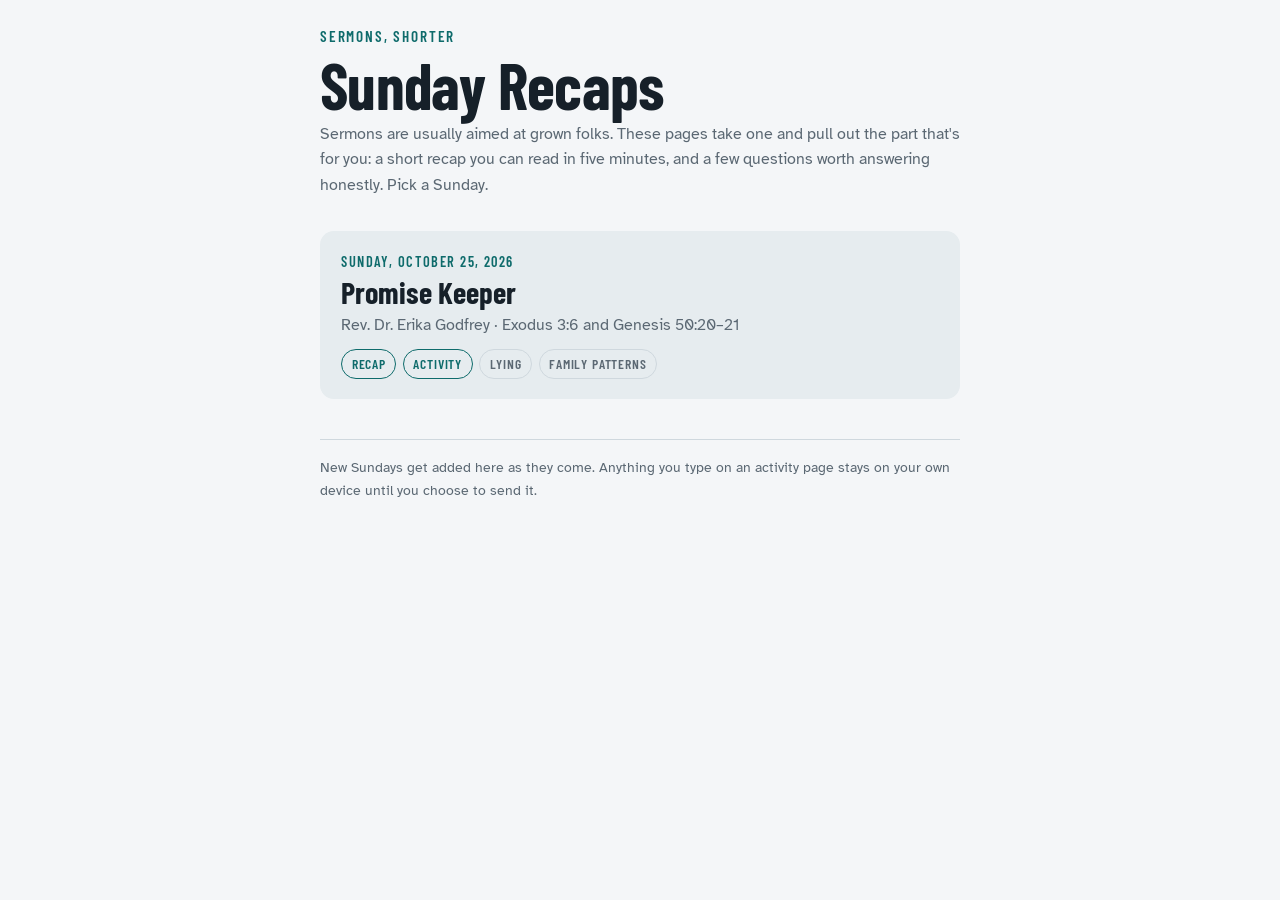
==== index.html @ a443deca "Sunday Recaps: sermon index, Promise Keeper summary, recap and activity Co-Authored-By: Claude Fable" ====
<!doctype html>
<html lang="en">
<head>
<meta charset="utf-8">
<meta name="viewport" content="width=device-width,initial-scale=1,viewport-fit=cover">
<title>Sunday Recaps</title>
<meta name="description" content="Short, honest recaps of Sunday sermons, written for young men, with something to think about during the week.">
<link rel="preconnect" href="https://fonts.googleapis.com">
<link rel="preconnect" href="https://fonts.gstatic.com" crossorigin>
<link rel="stylesheet" href="https://fonts.googleapis.com/css2?family=Barlow+Condensed:wght@600;700&family=Atkinson+Hyperlegible:ital,wght@0,400;0,700;1,400&display=swap">
<link rel="stylesheet" href="assets/site.css">
</head>
<body>
<main>
<header class="page">
  <div class="eyebrow">Sermons, shorter</div>
  <h1>Sunday Recaps</h1>
  <p class="sub">Sermons are usually aimed at grown folks. These pages take one and pull out the part that's for you: a short recap you can read in five minutes, and a few questions worth answering honestly. Pick a Sunday.</p>
</header>

<ol class="sermons">
  <li>
    <a class="card" href="sermons/2026-10-25-promise-keeper/">
      <div class="date">Sunday, October 25, 2026</div>
      <div class="title">Promise Keeper</div>
      <p class="by">Rev. Dr. Erika Godfrey · Exodus 3:6 and Genesis 50:20–21</p>
      <div class="tags"><span class="tag on">Recap</span><span class="tag on">Activity</span><span class="tag">Lying</span><span class="tag">Family patterns</span></div>
    </a>
  </li>
</ol>

<p class="small">New Sundays get added here as they come. Anything you type on an activity page stays on your own device until you choose to send it.</p>
</main>
</body>
</html>
---- assets/site.css ----
/* Sunday Recaps — shared stylesheet.
   One reading column; condensed poster type for headings; a highly legible body face.
   Every color is a token so light and dark both work. */
:root{
  --bg:#f4f6f8; --fg:#162029; --muted:#5b6873; --accent:#0e6b6b; --accent-fg:#ffffff;
  --field:#e6ecef; --rule:#cfd8de; --input:#ffffff;
  --display:"Barlow Condensed","Arial Narrow",Impact,sans-serif;
  --body:"Atkinson Hyperlegible",Verdana,"Segoe UI",sans-serif;
  color-scheme:light;
}
@media (prefers-color-scheme:dark){:root:not([data-theme="light"]){
  --bg:#121a21; --fg:#e8edf1; --muted:#9fadb8; --accent:#4fc2b8; --accent-fg:#0b1418;
  --field:#1b2630; --rule:#30404c; --input:#0f161c; color-scheme:dark}}
:root[data-theme="dark"]{
  --bg:#121a21; --fg:#e8edf1; --muted:#9fadb8; --accent:#4fc2b8; --accent-fg:#0b1418;
  --field:#1b2630; --rule:#30404c; --input:#0f161c; color-scheme:dark}

*{box-sizing:border-box}
html{padding-top:env(safe-area-inset-top,0px);padding-bottom:env(safe-area-inset-bottom,0px)}
body{margin:0;background:var(--bg);color:var(--fg);font-family:var(--body);font-size:1.1rem;line-height:1.6;
  padding-block:0;padding-left:max(16px,env(safe-area-inset-left,0px));padding-right:max(16px,env(safe-area-inset-right,0px))}
img{max-width:100%}
[hidden]{display:none!important}
a{color:var(--accent)}
main{max-width:40rem;margin:0 auto;padding-block:1.5rem 5rem}

/* site nav */
.nav{display:flex;flex-wrap:wrap;align-items:baseline;gap:.4rem 1rem;padding-block:.6rem;margin-bottom:2rem;border-bottom:1px solid var(--rule)}
.nav a{font-family:var(--display);font-weight:700;font-size:1.15rem;letter-spacing:.08em;text-transform:uppercase;text-decoration:none;color:var(--fg)}
.nav a.home::before{content:"\2190\00a0";color:var(--accent)}
.nav .crumb{color:var(--muted);font-size:.95rem}

/* headings & text */
header.page{display:flex;flex-direction:column;gap:.4rem;margin-bottom:2rem}
.eyebrow{font-family:var(--display);font-weight:600;font-size:.95rem;letter-spacing:.12em;text-transform:uppercase;color:var(--accent)}
h1{font-family:var(--display);font-weight:700;font-size:clamp(2.6rem,9vw,4rem);line-height:.95;margin:0;letter-spacing:-.01em;text-wrap:balance}
h1 a{color:inherit;text-decoration:none;border-bottom:4px solid var(--accent)}
h1 a:hover,h1 a:focus-visible{color:var(--accent)}
.sub{color:var(--muted);margin:0;font-size:1rem}
h2{font-family:var(--display);font-weight:700;font-size:1.7rem;line-height:1.1;margin:2.6rem 0 .7rem;text-wrap:balance}
h2 .n{color:var(--accent);margin-right:.35em}
p{margin:0 0 1em;text-wrap:pretty}
ul.points{padding-left:1.2rem;margin:0 0 1em}
ul.points li{margin-bottom:.6em}
.big{font-family:var(--display);font-weight:700;font-size:1.6rem;line-height:1.15;color:var(--accent);margin:1.4rem 0 1.8rem;padding-left:1rem;border-left:5px solid var(--accent);text-wrap:balance}
.small{color:var(--muted);font-size:.9rem;border-top:1px solid var(--rule);padding-top:1rem;margin-top:2.5rem}

/* meta rows (sermon pages) */
dl.meta{display:grid;grid-template-columns:max-content 1fr;gap:.3rem 1rem;margin:0 0 1.5rem;font-size:1rem}
dl.meta dt{font-family:var(--display);font-weight:600;letter-spacing:.08em;text-transform:uppercase;color:var(--muted);font-size:.9rem;padding-top:.15em}
dl.meta dd{margin:0;min-width:0}

/* sermon index list */
ol.sermons{list-style:none;padding:0;margin:0;display:flex;flex-direction:column;gap:.9rem}
ol.sermons li{margin:0}
.card{display:block;text-decoration:none;color:inherit;background:var(--field);border-radius:14px;padding:1.1rem 1.2rem;border:2px solid transparent}
.card:hover,.card:focus-visible{border-color:var(--accent)}
.card .date{font-family:var(--display);font-weight:600;letter-spacing:.1em;text-transform:uppercase;color:var(--accent);font-size:.9rem}
.card .title{font-family:var(--display);font-weight:700;font-size:1.9rem;line-height:1;margin:.2rem 0 .35rem}
.card .by{color:var(--muted);font-size:.98rem;margin:0}
.card .tags{display:flex;flex-wrap:wrap;gap:.4rem;margin-top:.7rem}
.tag{font-family:var(--display);font-weight:600;font-size:.85rem;letter-spacing:.06em;text-transform:uppercase;padding:.2rem .6rem;border-radius:999px;border:1.5px solid var(--rule);color:var(--muted)}
.tag.on{border-color:var(--accent);color:var(--accent)}

/* call-to-action block */
.cta{background:var(--field);border-radius:14px;padding:1.3rem 1.2rem;margin-top:2.5rem;display:flex;flex-direction:column;gap:.6rem}
.cta h2{margin:0}
.cta p{margin:0}
.btn{display:inline-block;font-family:var(--display);font-weight:700;font-size:1.15rem;letter-spacing:.05em;text-transform:uppercase;padding:.6rem 1.2rem;border-radius:10px;border:2px solid var(--accent);background:var(--accent);color:var(--accent-fg);cursor:pointer;text-decoration:none;align-self:flex-start}
.btn.quiet{background:transparent;color:var(--fg);border-color:var(--rule)}

/* activity block */
.turn{background:var(--field);border-radius:14px;padding:1.4rem 1.2rem;margin-top:3rem;display:flex;flex-direction:column;gap:1.2rem}
.turn h2{margin:0}
.turn p{margin:0}
.who{display:flex;flex-direction:column;gap:.4rem}
.who label{font-weight:700}
.who input{width:100%;max-width:18rem;font:inherit;font-size:1.05rem;padding:.55rem .8rem;border:2px solid var(--rule);border-radius:10px;background:var(--input);color:var(--fg)}
.who small{color:var(--muted);font-size:.9rem}
.q{display:flex;flex-direction:column;gap:.5rem}
.q label{font-weight:700;line-height:1.4}
.q label b{color:var(--accent);margin-right:.3em}
textarea{width:100%;min-height:6.5rem;font:inherit;font-size:1.05rem;line-height:1.5;padding:.7rem .8rem;border:2px solid var(--rule);border-radius:10px;background:var(--input);color:var(--fg);resize:vertical}
textarea:focus,input:focus,button:focus-visible,a:focus-visible{outline:3px solid var(--accent);outline-offset:2px}
.actions{display:flex;flex-wrap:wrap;gap:.6rem;align-items:center}
.status{color:var(--muted);font-size:.95rem;min-height:1.4em}
.out{display:flex;flex-direction:column;gap:.5rem}
.out p{color:var(--muted);font-size:.95rem}
pre{margin:0;white-space:pre-wrap;word-break:break-word;font:inherit;font-size:1rem;background:var(--input);border:2px dashed var(--rule);border-radius:10px;padding:.9rem 1rem;user-select:all}

@media (prefers-reduced-motion:no-preference){.btn,.card{transition:background .15s,color .15s,border-color .15s}}
@media (max-width:480px){dl.meta{grid-template-columns:1fr;gap:.1rem}dl.meta dd{margin-bottom:.5rem}}
@media print{body{background:#fff;color:#000}.nav,.actions,.out{display:none}.turn,.card,.cta{border:1px solid #999}}
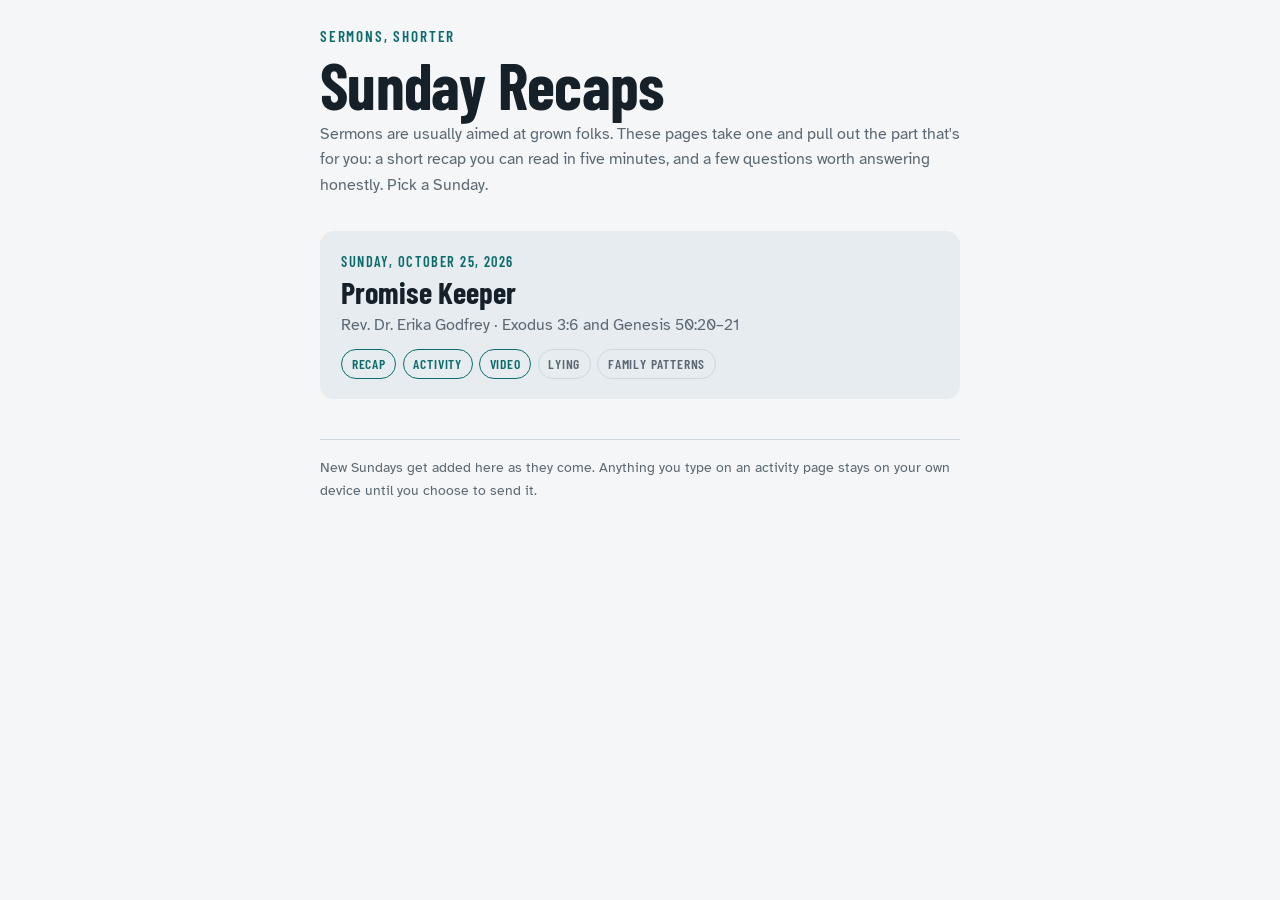
==== commit ccde189b: "Link the Promise Keeper page to the service video on YouTube Co-Authored-By: Claude Fable 5.1 <norep" ====
--- a/index.html
+++ b/index.html
@@ -24,7 +24,7 @@
       <div class="date">Sunday, October 25, 2026</div>
       <div class="title">Promise Keeper</div>
       <p class="by">Rev. Dr. Erika Godfrey · Exodus 3:6 and Genesis 50:20–21</p>
-      <div class="tags"><span class="tag on">Recap</span><span class="tag on">Activity</span><span class="tag">Lying</span><span class="tag">Family patterns</span></div>
+      <div class="tags"><span class="tag on">Recap</span><span class="tag on">Activity</span><span class="tag on">Video</span><span class="tag">Lying</span><span class="tag">Family patterns</span></div>
     </a>
   </li>
 </ol>
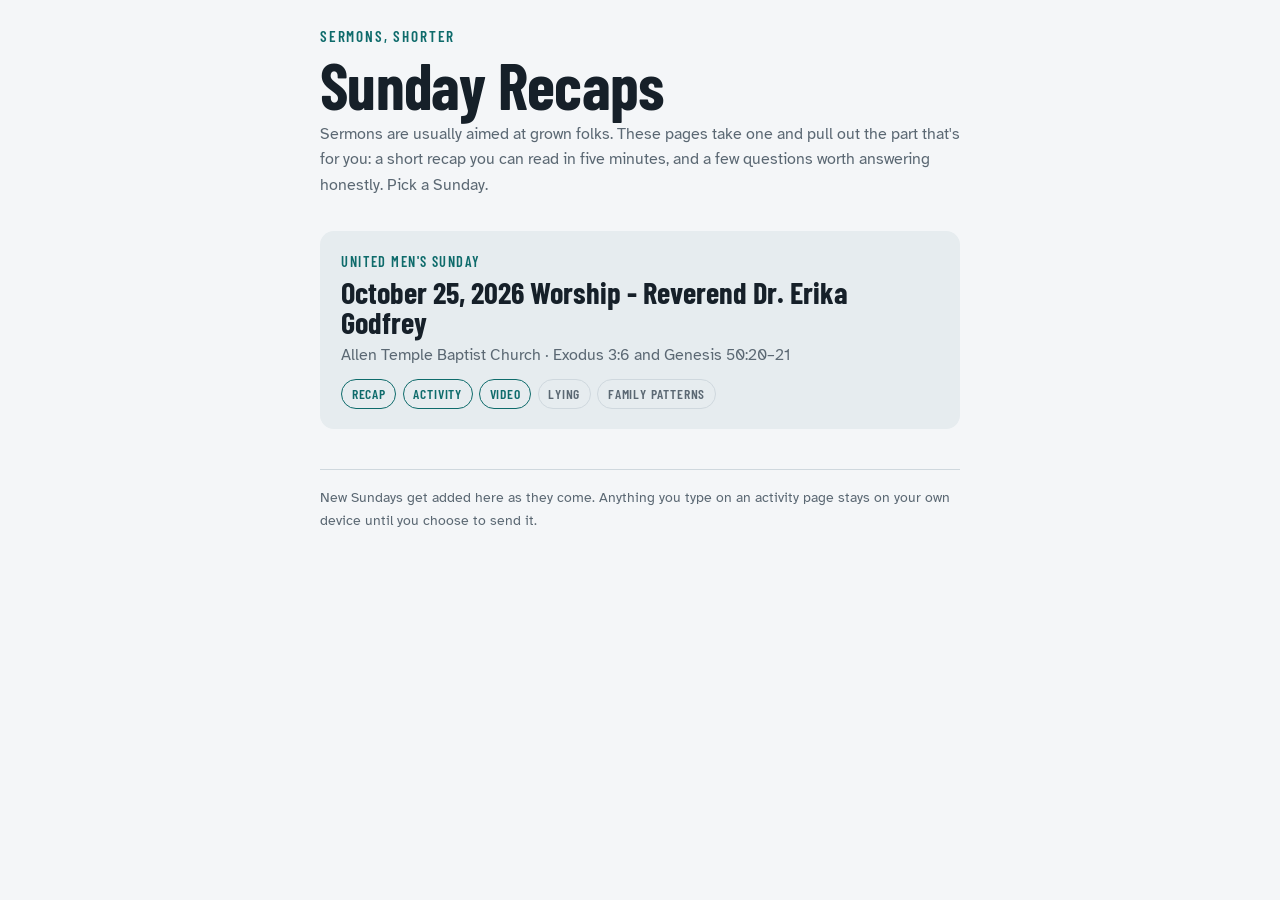
==== commit f1b03326: "Use the Allen Temple YouTube title for the Oct 25 sermon; label United Men's Sunday Co-Authored-By: " ====
--- a/index.html
+++ b/index.html
@@ -21,9 +21,9 @@
 <ol class="sermons">
   <li>
     <a class="card" href="sermons/2026-10-25-promise-keeper/">
-      <div class="date">Sunday, October 25, 2026</div>
-      <div class="title">Promise Keeper</div>
-      <p class="by">Rev. Dr. Erika Godfrey · Exodus 3:6 and Genesis 50:20–21</p>
+      <div class="date">United Men's Sunday</div>
+      <div class="title">October 25, 2026 Worship - Reverend Dr. Erika Godfrey</div>
+      <p class="by">Allen Temple Baptist Church · Exodus 3:6 and Genesis 50:20–21</p>
       <div class="tags"><span class="tag on">Recap</span><span class="tag on">Activity</span><span class="tag on">Video</span><span class="tag">Lying</span><span class="tag">Family patterns</span></div>
     </a>
   </li>
--- a/assets/site.css
+++ b/assets/site.css
@@ -34,6 +34,7 @@
 header.page{display:flex;flex-direction:column;gap:.4rem;margin-bottom:2rem}
 .eyebrow{font-family:var(--display);font-weight:600;font-size:.95rem;letter-spacing:.12em;text-transform:uppercase;color:var(--accent)}
 h1{font-family:var(--display);font-weight:700;font-size:clamp(2.6rem,9vw,4rem);line-height:.95;margin:0;letter-spacing:-.01em;text-wrap:balance}
+h1.long{font-size:clamp(2rem,7vw,3rem);line-height:1.05}
 h1 a{color:inherit;text-decoration:none;border-bottom:4px solid var(--accent)}
 h1 a:hover,h1 a:focus-visible{color:var(--accent)}
 .sub{color:var(--muted);margin:0;font-size:1rem}
@@ -88,6 +89,40 @@
 .out p{color:var(--muted);font-size:.95rem}
 pre{margin:0;white-space:pre-wrap;word-break:break-word;font:inherit;font-size:1rem;background:var(--input);border:2px dashed var(--rule);border-radius:10px;padding:.9rem 1rem;user-select:all}
 
+/* multiple-choice check */
+.mc{border:0;padding:0;margin:0;display:flex;flex-direction:column;gap:.45rem;min-width:0}
+.mc legend{font-weight:700;line-height:1.4;padding:0;margin-bottom:.4rem}
+.mc legend b{color:var(--accent);margin-right:.3em}
+.mc label{display:flex;gap:.6rem;align-items:flex-start;padding:.5rem .7rem;border:2px solid var(--rule);border-radius:10px;background:var(--input);cursor:pointer;line-height:1.4}
+.mc label:has(input:checked){border-color:var(--accent)}
+.mc input{margin:.3em 0 0;flex:none;accent-color:var(--accent)}
+.mc .fb{font-size:.98rem;padding:.6rem .8rem;border-radius:10px;border-left:5px solid var(--rule);background:var(--input)}
+.mc.right .fb{border-left-color:var(--accent)}
+.mc.wrong .fb{border-left-color:#c0392b}
+.mc.wrong label:has(input:checked){border-color:#c0392b}
+.nav .print{margin-left:auto;font-size:.95rem;letter-spacing:.06em;color:var(--accent);background:none;border:0;padding:0;cursor:pointer;font-family:var(--display);font-weight:700;text-transform:uppercase}
+
 @media (prefers-reduced-motion:no-preference){.btn,.card{transition:background .15s,color .15s,border-color .15s}}
 @media (max-width:480px){dl.meta{grid-template-columns:1fr;gap:.1rem}dl.meta dd{margin-bottom:.5rem}}
-@media print{body{background:#fff;color:#000}.nav,.actions,.out{display:none}.turn,.card,.cta{border:1px solid #999}}
+@media print{
+  @page{margin:.7in}
+  html{padding:0}
+  body{background:#fff;color:#000;font-size:11pt;line-height:1.45;padding-left:0;padding-right:0}
+  main{max-width:none;padding-block:0}
+  a{color:#000}
+  h1{font-size:28pt}
+  h1 a{border-bottom-width:2px}
+  h2{font-size:15pt;margin-top:1.3rem;break-after:avoid}
+  .big{font-size:13pt;color:#000;border-left-color:#000;margin:.8rem 0 1rem}
+  .eyebrow,.card .date,.card .title,.tag.on,.q label b,.mc legend b,h2 .n{color:#000}
+  .nav,.actions,.out,.fb,.status,.cta .btn{display:none!important}
+  .turn,.card,.cta{background:none;border:1px solid #000;border-radius:6px;padding:.8rem .9rem;margin-top:1rem;gap:.8rem}
+  #check{break-before:page}
+  .q,.mc,.who{break-inside:avoid}
+  .mc label{border:1px solid #777;background:none;padding:.3rem .5rem}
+  .mc input{appearance:none;-webkit-appearance:none;width:.8em;height:.8em;border:1.5px solid #000;border-radius:50%;margin-top:.35em}
+  .mc input:checked{background:#000}
+  .who input{border:0;border-bottom:1px solid #000;border-radius:0;background:none;max-width:22rem}
+  textarea{border:1px solid #000;border-radius:4px;background:repeating-linear-gradient(to bottom,transparent 0,transparent calc(1.5em - 1px),#aaa calc(1.5em - 1px),#aaa 1.5em);background-origin:content-box;min-height:9em;line-height:1.5em;resize:none;overflow:visible;color:#000}
+  .small{color:#000;border-top-color:#000}
+}
